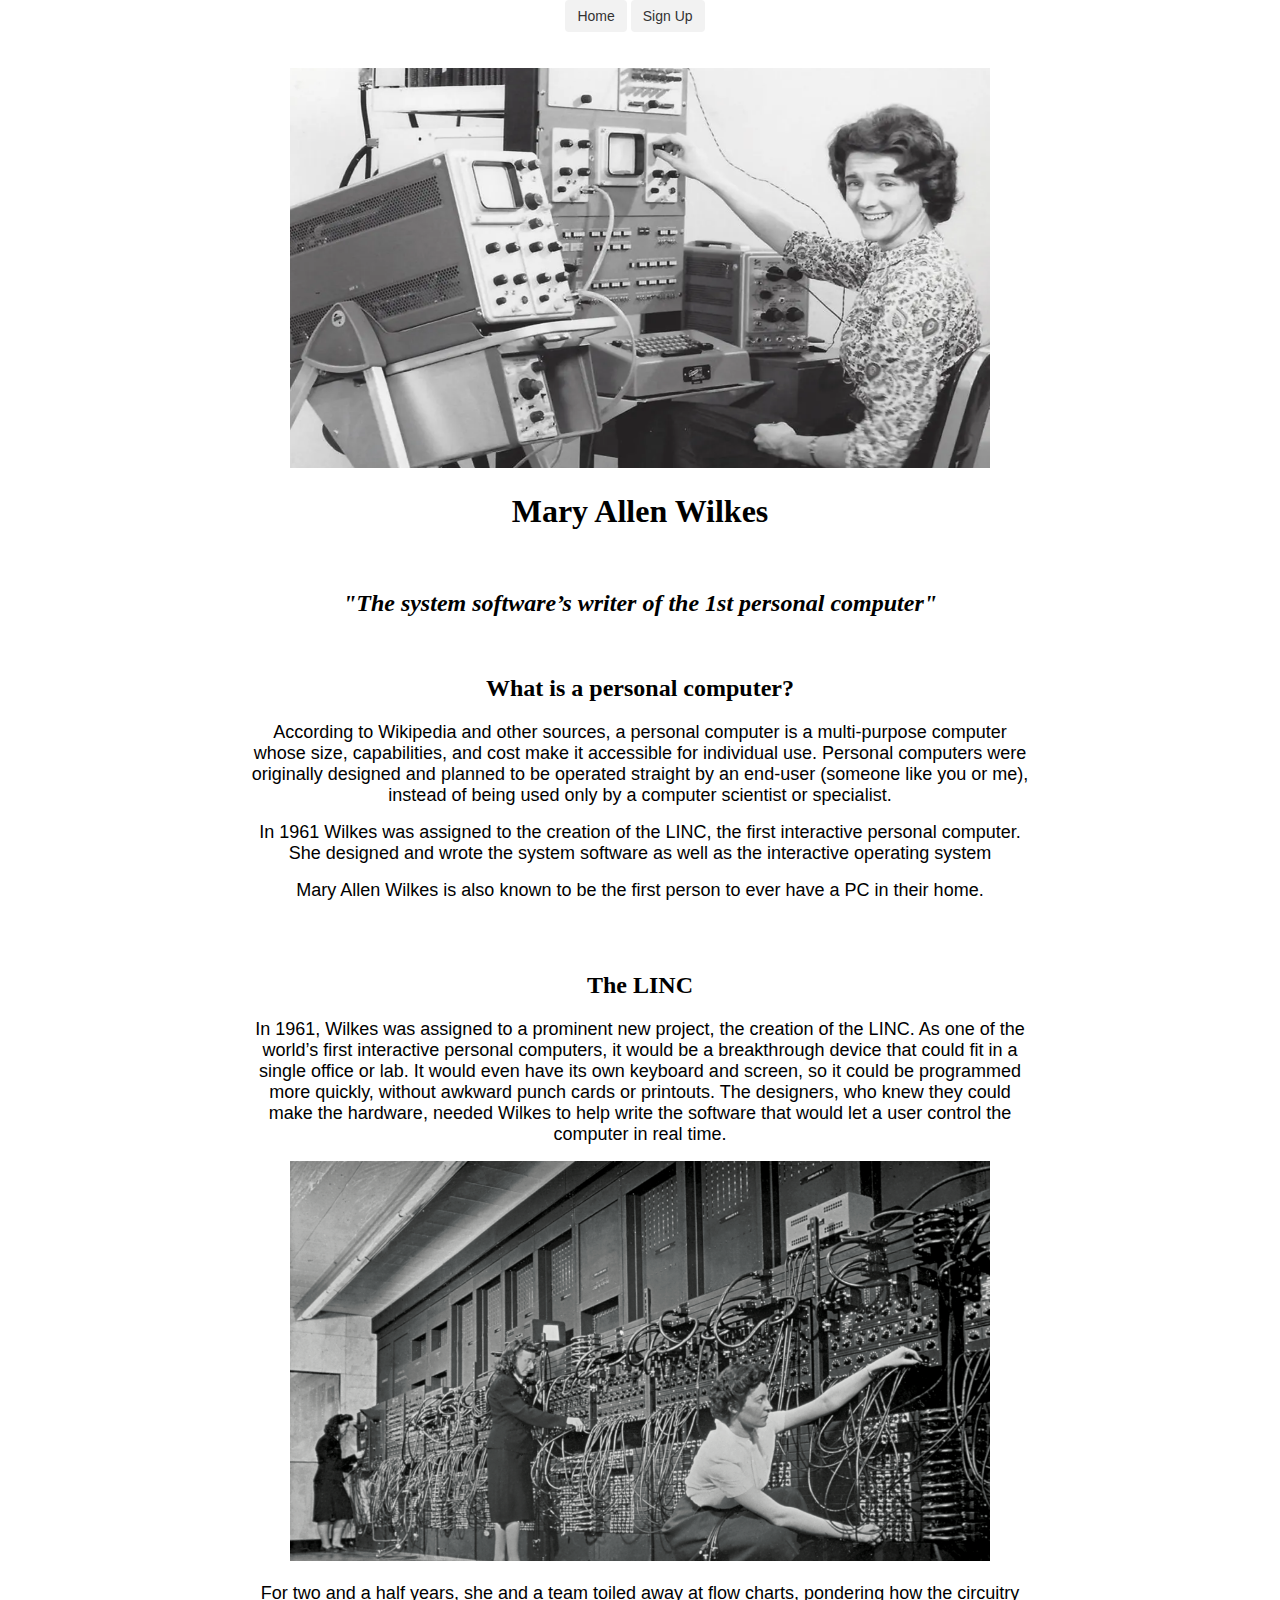
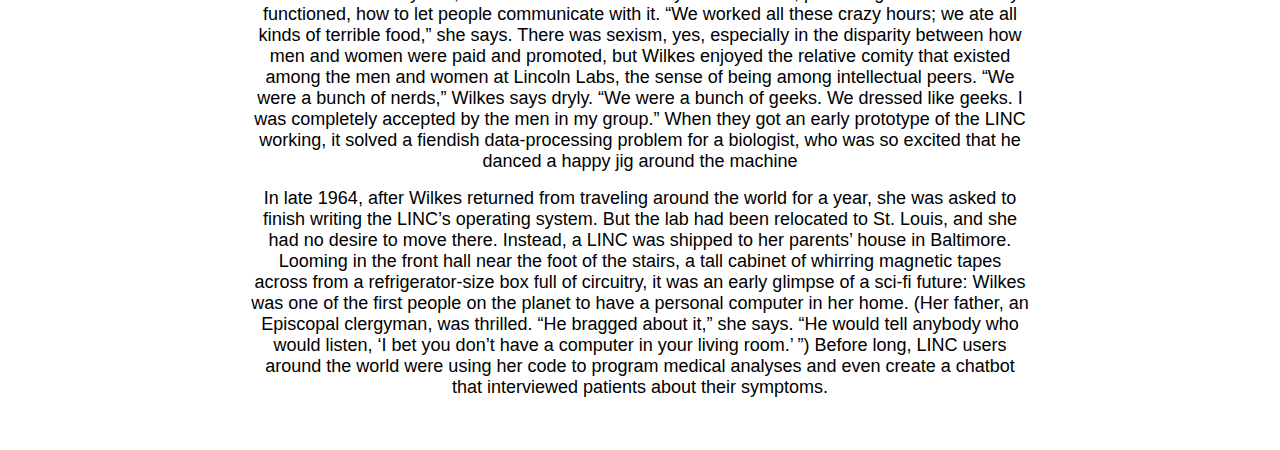
==== index.html @ 3c99d5d5 "Add files via upload" ====
<!DOCTYPE html>
<html lang="en">

<head>
    <meta charset="UTF-8">
    <meta http-equiv="X-UA-Compatible" content="IE=edge">
    <meta name="viewport" content="width=device-width, initial-scale=1.0">
    <title>Mary Wilkes</title>
    <link rel="stylesheet" type="text/css" href="styles.css">
</head>
<body style="background: none;">
    <link rel="stylesheet" href="styles.css">

</head>

<body>

    <div class="container">
        <div class="btn-toolbar" role="toolbar" aria-label="Toolbar with button groups">
            <div class="btn-group" role="group" aria-label="Button group 1">
                <button type="button" class="btn">Home</button>
                <a href="signup.html">
                <button type="button" class="btn">Sign Up</button></a>
            </div>
        </div>
    </div>
    </div>


    <br>
    <br>
    <div style="text-align: center;">
        <img src="MARY WILKES.JPG" alt="Mary Wilkes" width="700" height="400">
    </div>

    <div style="text-align: center;">
        <H1>Mary Allen Wilkes</H1>
        <br>
        <h2><em>"The system software’s writer of the 1st personal computer"</em>
        </h2>
        <br>

        <h2>What is a personal computer?</h2>

        <p>According to Wikipedia and other sources,
            a personal computer is a multi-purpose computer whose size, capabilities,
            and cost make it accessible for individual use.
            Personal computers were originally designed and planned to be operated straight by an
            end-user (someone like you or me), instead of being used only by a computer
            scientist or specialist.</p>

        <p>In 1961 Wilkes was assigned to the creation of the LINC, the first interactive personal computer. She
            designed
            and wrote the system software as well as the interactive operating system</p>
        <p>Mary Allen Wilkes is also known to be the first person to ever have a PC in their home.</p>


        <br>
        <br>

        <H2>The LINC</H2>
        <p>In 1961, Wilkes was assigned to a prominent new project, the creation of the LINC. As one of the
            world’s
            first interactive personal computers, it would be a breakthrough device that could fit in a single
            office or
            lab. It would even have its own keyboard and screen, so it could be programmed more quickly, without
            awkward
            punch cards or printouts. The designers, who knew they could make the hardware, needed Wilkes to
            help write
            the software that would let a user control the computer in real time.</p>

        <div style="text-align: center;">
            <img src="computer.jpg" alt="computer" width="700" height="400">
        </div>
        <br>

        <p>For two and a half years, she and a team toiled away at flow charts, pondering how the circuitry
            functioned,
            how to let people communicate with it. “We worked all these crazy hours; we ate all kinds of
            terrible food,”
            she says. There was sexism, yes, especially in the disparity between how men and women were paid and
            promoted, but Wilkes enjoyed the relative comity that existed among the men and women at Lincoln
            Labs, the
            sense of being among intellectual peers. “We were a bunch of nerds,” Wilkes says dryly. “We were a
            bunch of
            geeks. We dressed like geeks. I was completely accepted by the men in my group.” When they got an
            early
            prototype of the LINC working, it solved a fiendish data-processing problem for a biologist, who was
            so
            excited that he danced a happy jig around the machine
        </p>


        <p>In late 1964, after Wilkes returned from traveling around the world for a year, she was asked to
            finish
            writing the LINC’s operating system. But the lab had been relocated to St. Louis, and she had no
            desire to
            move there. Instead, a LINC was shipped to her parents’ house in Baltimore. Looming in the front
            hall near
            the foot of the stairs, a tall cabinet of whirring magnetic tapes across from a refrigerator-size
            box full
            of circuitry, it was an early glimpse of a sci-fi future: Wilkes was one of the first people on the
            planet
            to have a personal computer in her home. (Her father, an Episcopal clergyman, was thrilled. “He
            bragged
            about it,” she says. “He would tell anybody who would listen, ‘I bet you don’t have a computer in
            your
            living room.’ ”) Before long, LINC users around the world were using her code to program medical
            analyses
            and even create a chatbot that interviewed patients about their symptoms.</p>
    </div>
    <br>
    <br>


    <script type="text/javascript" src="script.js"></script>

</body>

</html>
---- styles.css ----
/* Index.html page */

p {
    font-size: 18px;
    margin-top: 0px;
    margin-bottom: 16px;
    margin-right: 250px;
    margin-left: 250px;
    overflow-wrap: break-word;
    font-family: 'Segoe UI', Tahoma, Geneva, Verdana, sans-serif
}


.btn-toolbar {
    display: flex;
    flex-wrap: wrap;
    justify-content: flex-start;
}

.btn-group {
    margin-right: 10px;
}

.btn {
    padding: 8px 12px;
    background-color: #f2f2f2;
    border: none;
    border-radius: 4px;
    font-size: 14px;
    color: #333;
    cursor: pointer;
}

.btn:hover {
    background-color: #e6e6e6;
}


.container {

    display: flex;
    justify-content: center;

}


.container1 {
    display: flex;
    flex-direction: column;
    align-items: center;
    justify-content: center;
    padding-top: 60px;
    
  }


  .format {
    display: flex;
    flex-direction: column;
    align-items: center;
    margin-bottom: 20px;
  }
  
  .form-control {
    width: 400px;
    height: 50px;
    font-size: 24px; 
    padding: 10px; 
  }
  
  .form-label {
    font-size: 24px;
    font-weight: bold;
  }
  








/* Sign Up page */


body {
    background-image: url('backgroundimage.jpg');
    background-size: cover;
    background-repeat: no-repeat;
    background-position: relative;
    height: 100%;
    margin: 0;
    padding: 0;
  }
  
  .overlay {
    position: absolute;
    top: 0;
    left: 0;
    width: 100%;
    height: 100%;
    background-color: rgba(255, 255, 255, 0.5);
    z-index: -1; 
  }


/* NEW */
  .format {
    text-align: center;
    margin-top: 10px;
  }
  
  #subscribeForm label {
    display: block;
    margin-bottom: 10px;
  }
  
  #subscribeForm input[type="text"],
  #subscribeForm input[type="email"] {
    width: 500px;
    height: 100px;
    padding: 5px;
    border: 1px solid #ccc;
    border-radius: 4px;
    font-size: 24px;
  }
---- styles.css ----
/* Index.html page */

p {
    font-size: 18px;
    margin-top: 0px;
    margin-bottom: 16px;
    margin-right: 250px;
    margin-left: 250px;
    overflow-wrap: break-word;
    font-family: 'Segoe UI', Tahoma, Geneva, Verdana, sans-serif
}


.btn-toolbar {
    display: flex;
    flex-wrap: wrap;
    justify-content: flex-start;
}

.btn-group {
    margin-right: 10px;
}

.btn {
    padding: 8px 12px;
    background-color: #f2f2f2;
    border: none;
    border-radius: 4px;
    font-size: 14px;
    color: #333;
    cursor: pointer;
}

.btn:hover {
    background-color: #e6e6e6;
}


.container {

    display: flex;
    justify-content: center;

}


.container1 {
    display: flex;
    flex-direction: column;
    align-items: center;
    justify-content: center;
    padding-top: 60px;
    
  }


  .format {
    display: flex;
    flex-direction: column;
    align-items: center;
    margin-bottom: 20px;
  }
  
  .form-control {
    width: 400px;
    height: 50px;
    font-size: 24px; 
    padding: 10px; 
  }
  
  .form-label {
    font-size: 24px;
    font-weight: bold;
  }
  








/* Sign Up page */


body {
    background-image: url('backgroundimage.jpg');
    background-size: cover;
    background-repeat: no-repeat;
    background-position: relative;
    height: 100%;
    margin: 0;
    padding: 0;
  }
  
  .overlay {
    position: absolute;
    top: 0;
    left: 0;
    width: 100%;
    height: 100%;
    background-color: rgba(255, 255, 255, 0.5);
    z-index: -1; 
  }


/* NEW */
  .format {
    text-align: center;
    margin-top: 10px;
  }
  
  #subscribeForm label {
    display: block;
    margin-bottom: 10px;
  }
  
  #subscribeForm input[type="text"],
  #subscribeForm input[type="email"] {
    width: 500px;
    height: 100px;
    padding: 5px;
    border: 1px solid #ccc;
    border-radius: 4px;
    font-size: 24px;
  }
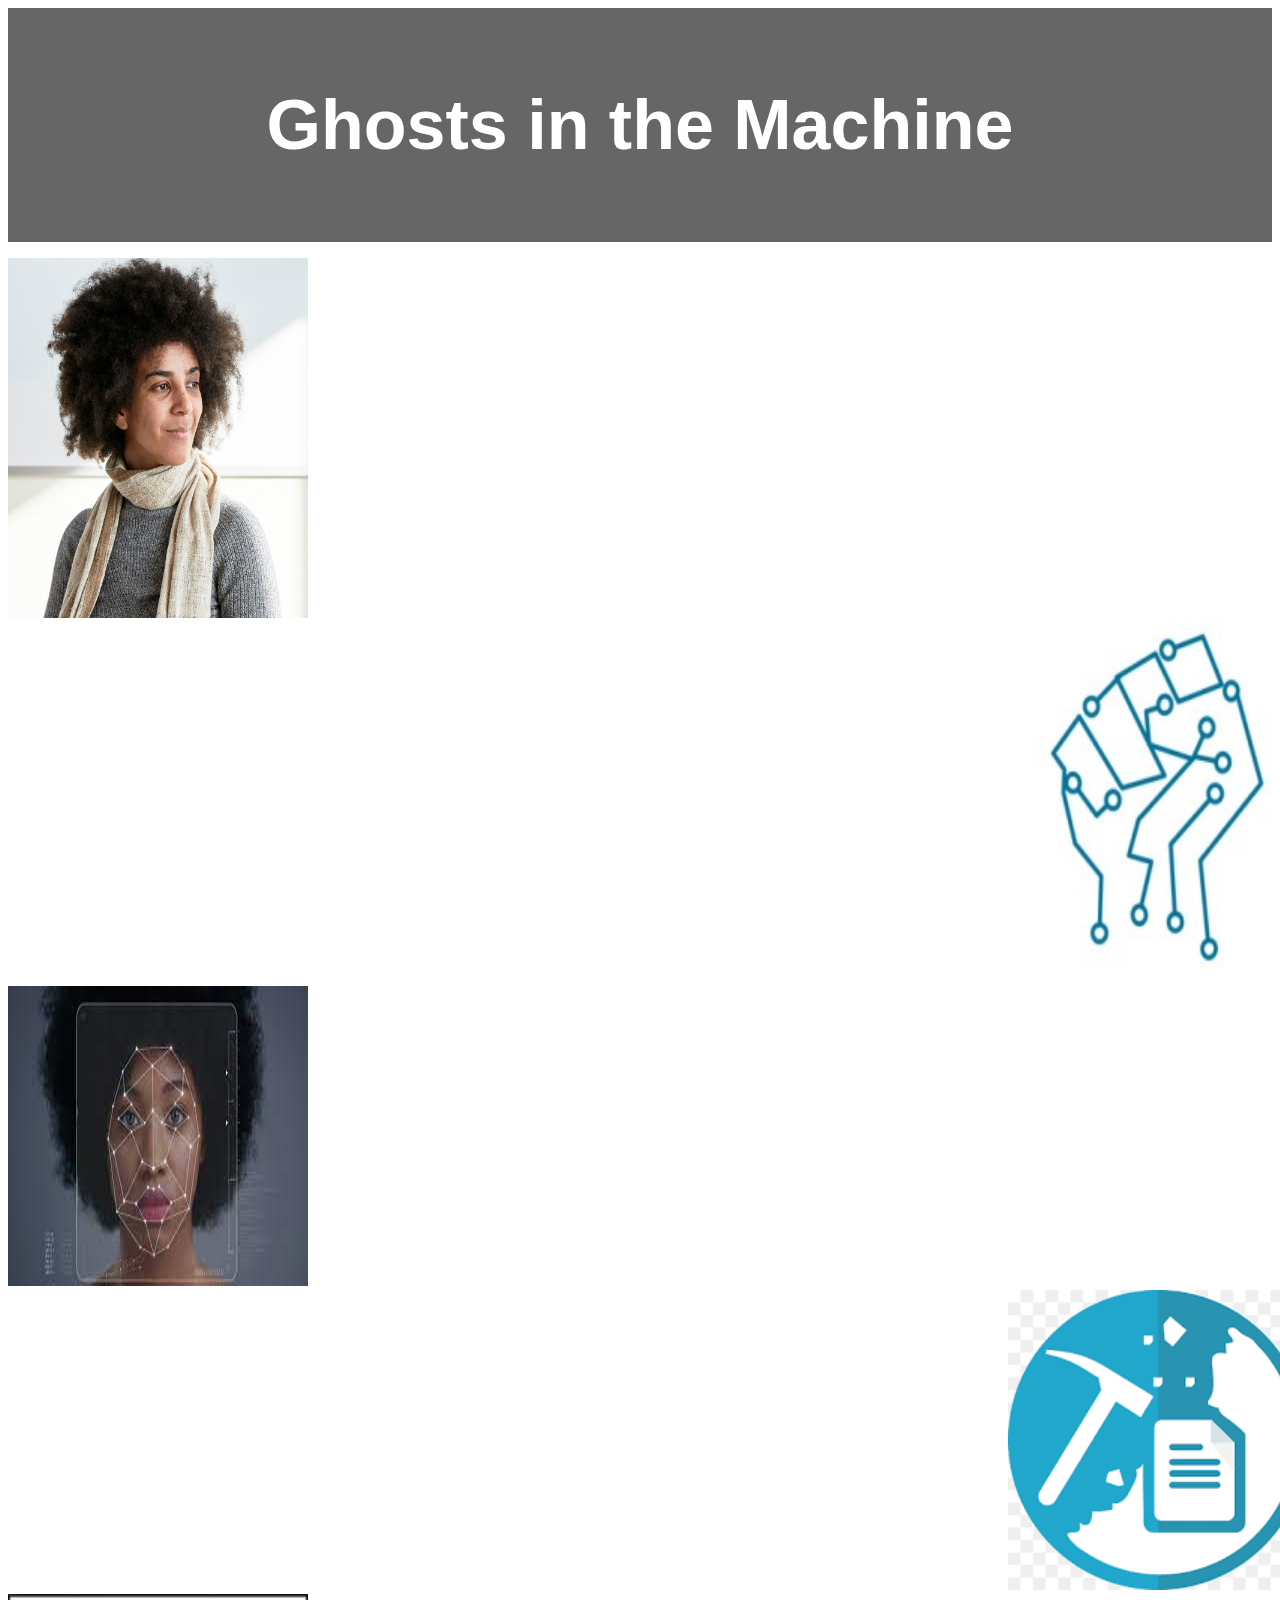
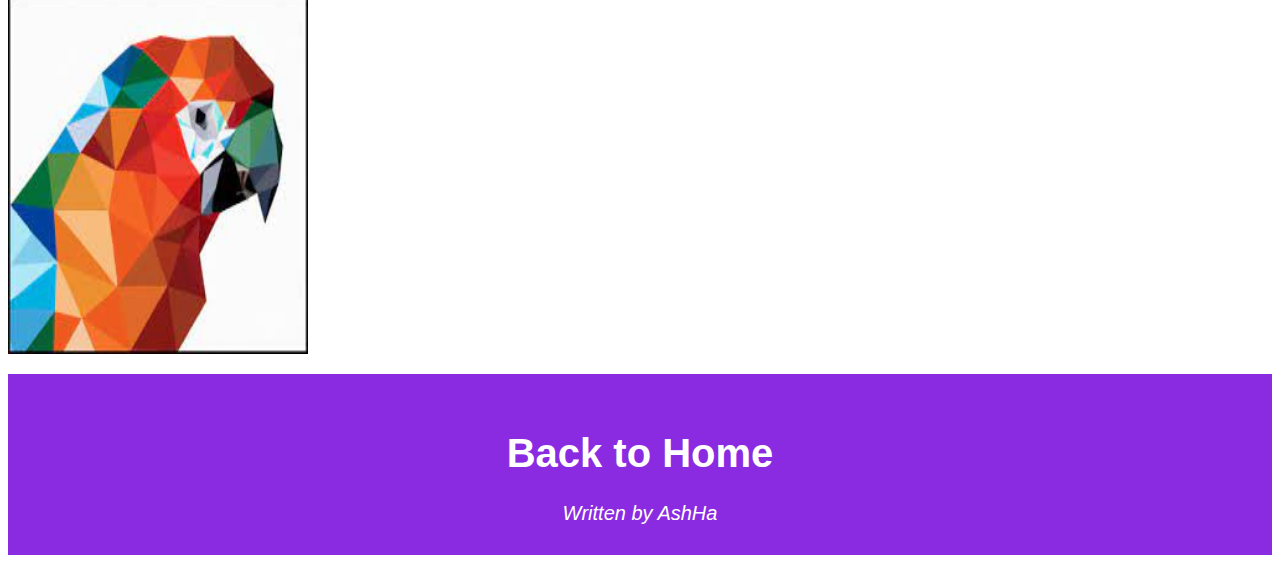
==== commit b5d9f3fa: "Add files via upload" ====
--- a/index.html
+++ b/index.html
@@ -5,116 +5,58 @@
     <meta charset="UTF-8">
     <meta http-equiv="X-UA-Compatible" content="IE=edge">
     <meta name="viewport" content="width=device-width, initial-scale=1.0">
-    <title>Mary Wilkes</title>
-    <link rel="stylesheet" type="text/css" href="styles.css">
-</head>
-<body style="background: none;">
-    <link rel="stylesheet" href="styles.css">
+    <link rel="stylesheet" href="projectstyle.css">
+    <title>GhostsInTheMachineTimnitGebru</title>
+    <style>
 
+
+    </style>
 </head>
 
-<body>
+<Body>
+    <header>
+        <h1>Ghosts in the Machine</h1>
+    </header>
+    <p></p>
 
-    <div class="container">
-        <div class="btn-toolbar" role="toolbar" aria-label="Toolbar with button groups">
-            <div class="btn-group" role="group" aria-label="Button group 1">
-                <button type="button" class="btn">Home</button>
-                <a href="signup.html">
-                <button type="button" class="btn">Sign Up</button></a>
+    <div class="item1">
+        <div title="Timnit Gebru">
+            <img src="Timnit-Gebru.jpg" alt="Timnit Gebru" width="300" height="360">
+        </div>
+    </div>
+
+    <div class="item2">
+        <div title="Co-Founder of Black in AI">
+            <img src="black in ai.jpg" alt="Co-Founder of Black in AI" width="300" height="360">
+        </div>
+    </div>
+
+    <div class="item3">
+        <div title="Works on algorithmic bias">
+            <img src="algorithmic bias.jpg" alt="Works on algorithmic bias" width="300" height="300">
+        </div>
+
+        <div class="item4">
+            <div title="Works on ethics of data mining">
+                <img src="data mining.png" alt="Works on ethics of data mining" width="300" height="300">
             </div>
         </div>
-    </div>
-    </div>
 
+        <div class="item5">
+            <div title="Co-author of On the Dangers of Stochastic Parrots: can language models be too big?">
+                <img src="stochastic parrots.jpg"
+                    alt="Co-author of On the Dangers of Stochastic Parrots: can language models be too big?" width="300"
+                    height="360">
+            </div>
+        </div>
+        <p>
 
-    <br>
-    <br>
-    <div style="text-align: center;">
-        <img src="MARY WILKES.JPG" alt="Mary Wilkes" width="700" height="400">
-    </div>
-
-    <div style="text-align: center;">
-        <H1>Mary Allen Wilkes</H1>
-        <br>
-        <h2><em>"The system software’s writer of the 1st personal computer"</em>
-        </h2>
-        <br>
-
-        <h2>What is a personal computer?</h2>
-
-        <p>According to Wikipedia and other sources,
-            a personal computer is a multi-purpose computer whose size, capabilities,
-            and cost make it accessible for individual use.
-            Personal computers were originally designed and planned to be operated straight by an
-            end-user (someone like you or me), instead of being used only by a computer
-            scientist or specialist.</p>
-
-        <p>In 1961 Wilkes was assigned to the creation of the LINC, the first interactive personal computer. She
-            designed
-            and wrote the system software as well as the interactive operating system</p>
-        <p>Mary Allen Wilkes is also known to be the first person to ever have a PC in their home.</p>
-
-
-        <br>
-        <br>
-
-        <H2>The LINC</H2>
-        <p>In 1961, Wilkes was assigned to a prominent new project, the creation of the LINC. As one of the
-            world’s
-            first interactive personal computers, it would be a breakthrough device that could fit in a single
-            office or
-            lab. It would even have its own keyboard and screen, so it could be programmed more quickly, without
-            awkward
-            punch cards or printouts. The designers, who knew they could make the hardware, needed Wilkes to
-            help write
-            the software that would let a user control the computer in real time.</p>
-
-        <div style="text-align: center;">
-            <img src="computer.jpg" alt="computer" width="700" height="400">
-        </div>
-        <br>
-
-        <p>For two and a half years, she and a team toiled away at flow charts, pondering how the circuitry
-            functioned,
-            how to let people communicate with it. “We worked all these crazy hours; we ate all kinds of
-            terrible food,”
-            she says. There was sexism, yes, especially in the disparity between how men and women were paid and
-            promoted, but Wilkes enjoyed the relative comity that existed among the men and women at Lincoln
-            Labs, the
-            sense of being among intellectual peers. “We were a bunch of nerds,” Wilkes says dryly. “We were a
-            bunch of
-            geeks. We dressed like geeks. I was completely accepted by the men in my group.” When they got an
-            early
-            prototype of the LINC working, it solved a fiendish data-processing problem for a biologist, who was
-            so
-            excited that he danced a happy jig around the machine
         </p>
 
 
-        <p>In late 1964, after Wilkes returned from traveling around the world for a year, she was asked to
-            finish
-            writing the LINC’s operating system. But the lab had been relocated to St. Louis, and she had no
-            desire to
-            move there. Instead, a LINC was shipped to her parents’ house in Baltimore. Looming in the front
-            hall near
-            the foot of the stairs, a tall cabinet of whirring magnetic tapes across from a refrigerator-size
-            box full
-            of circuitry, it was an early glimpse of a sci-fi future: Wilkes was one of the first people on the
-            planet
-            to have a personal computer in her home. (Her father, an Episcopal clergyman, was thrilled. “He
-            bragged
-            about it,” she says. “He would tell anybody who would listen, ‘I bet you don’t have a computer in
-            your
-            living room.’ ”) Before long, LINC users around the world were using her code to program medical
-            analyses
-            and even create a chatbot that interviewed patients about their symptoms.</p>
-    </div>
-    <br>
-    <br>
-
-
-    <script type="text/javascript" src="script.js"></script>
-
-</body>
-
-</html>+        <footer>
+            <h1>Back to Home</h1>
+            <p>
+            <address>Written by AshHa</address>
+        </footer>
+</Body>--- a/projectstyle.css
+++ b/projectstyle.css
@@ -0,0 +1,5 @@
+body {background-color: white ; font-family: Verdana, Geneva, Tahoma, sans-serif;}
+header {background-color: #666; padding: 30px; text-align: center; font-size: 35px; color: white;}
+footer {background-color: blueviolet; padding: 30px; text-align: center; font-size: 20px; color: white;}
+div.item2 {position: relative; left: 1000px;}
+div.item4 {position: relative; left: 1000px;}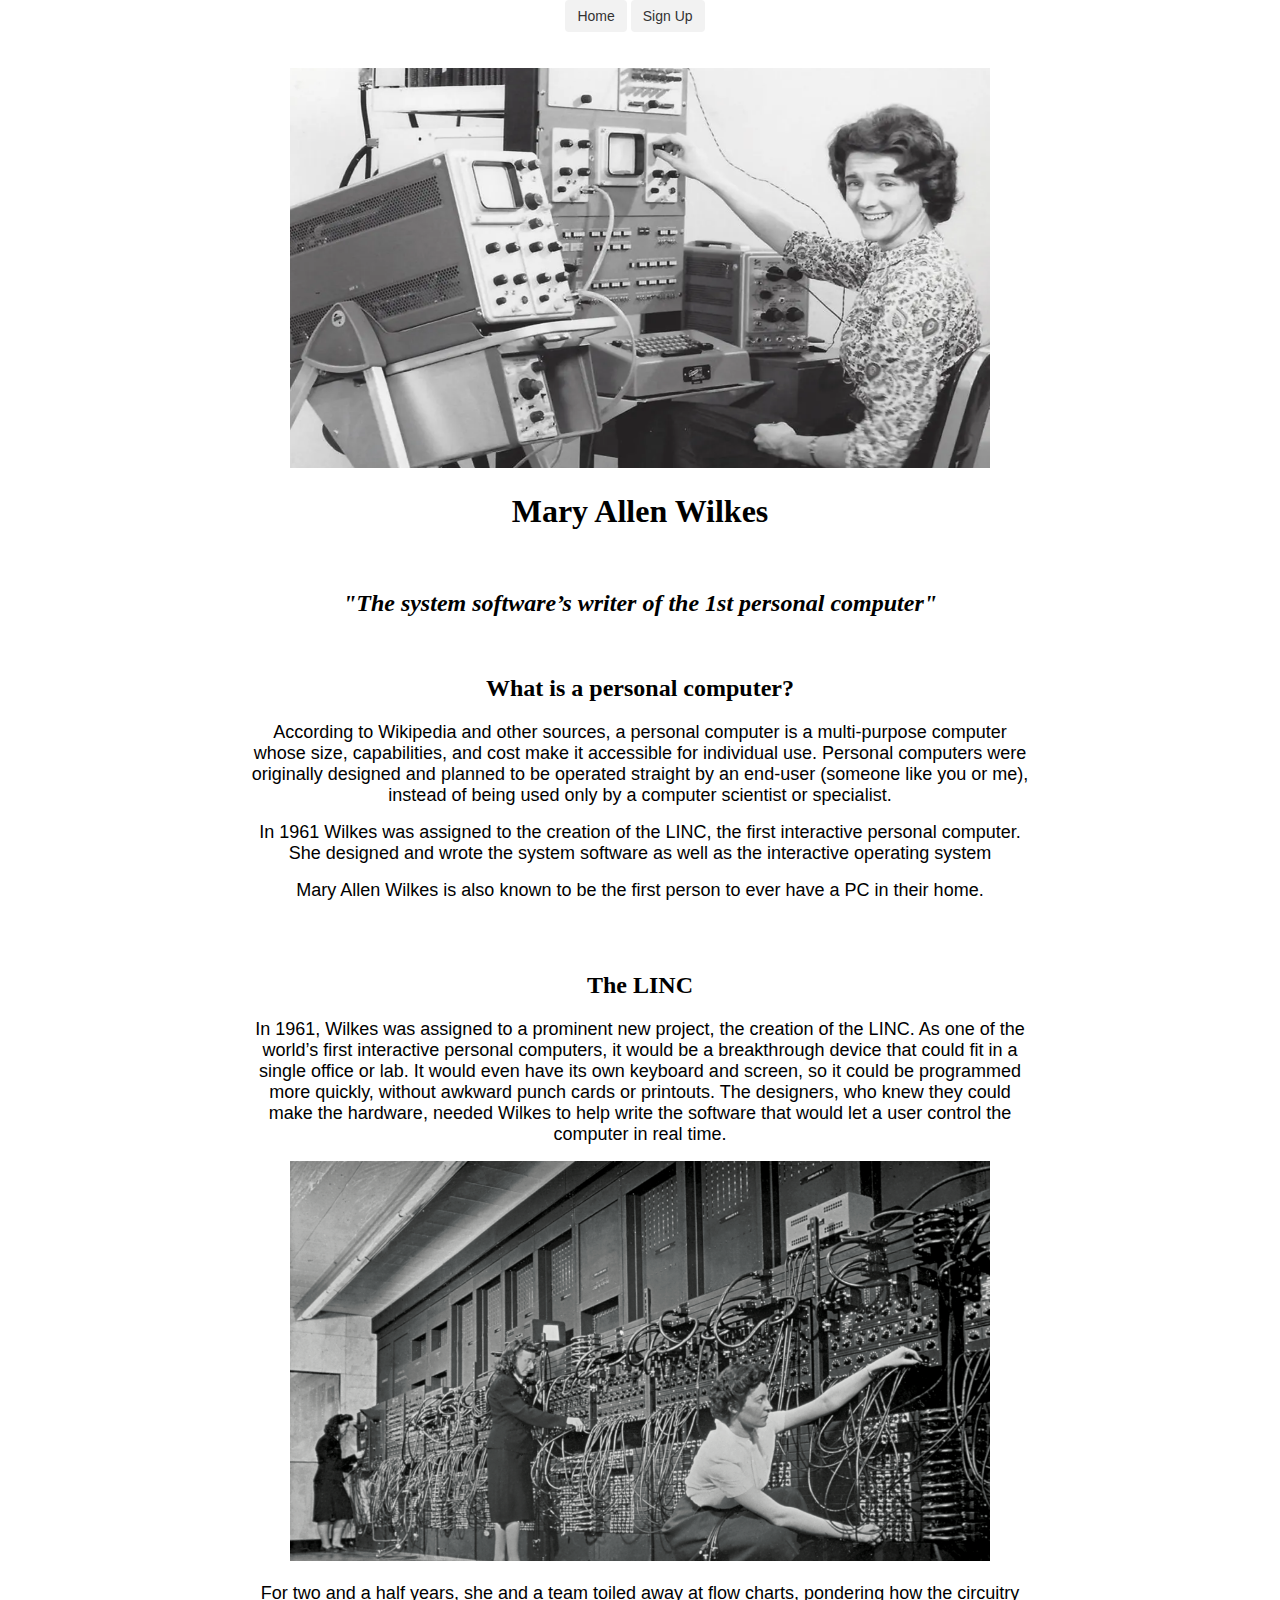
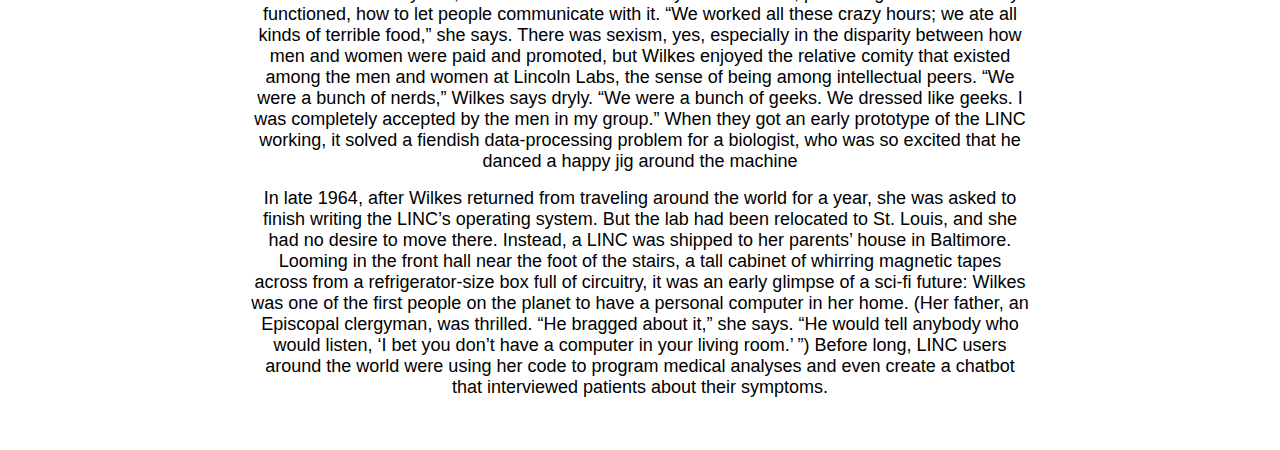
==== commit 69c4a9c7: "Add files via upload" ====
--- a/index.html
+++ b/index.html
@@ -5,58 +5,116 @@
     <meta charset="UTF-8">
     <meta http-equiv="X-UA-Compatible" content="IE=edge">
     <meta name="viewport" content="width=device-width, initial-scale=1.0">
-    <link rel="stylesheet" href="projectstyle.css">
-    <title>GhostsInTheMachineTimnitGebru</title>
-    <style>
+    <title>Mary Wilkes</title>
+    <link rel="stylesheet" type="text/css" href="styles.css">
+</head>
+<body style="background: none;">
+    <link rel="stylesheet" href="styles.css">
+
+</head>
+
+<body>
+
+    <div class="container">
+        <div class="btn-toolbar" role="toolbar" aria-label="Toolbar with button groups">
+            <div class="btn-group" role="group" aria-label="Button group 1">
+                <button type="button" class="btn">Home</button>
+                <a href="signup.html">
+                <button type="button" class="btn">Sign Up</button></a>
+            </div>
+        </div>
+    </div>
+    </div>
 
 
-    </style>
-</head>
-
-<Body>
-    <header>
-        <h1>Ghosts in the Machine</h1>
-    </header>
-    <p></p>
-
-    <div class="item1">
-        <div title="Timnit Gebru">
-            <img src="Timnit-Gebru.jpg" alt="Timnit Gebru" width="300" height="360">
-        </div>
+    <br>
+    <br>
+    <div style="text-align: center;">
+        <img src="MARY WILKES.JPG" alt="Mary Wilkes" width="700" height="400">
     </div>
 
-    <div class="item2">
-        <div title="Co-Founder of Black in AI">
-            <img src="black in ai.jpg" alt="Co-Founder of Black in AI" width="300" height="360">
+    <div style="text-align: center;">
+        <H1>Mary Allen Wilkes</H1>
+        <br>
+        <h2><em>"The system software’s writer of the 1st personal computer"</em>
+        </h2>
+        <br>
+
+        <h2>What is a personal computer?</h2>
+
+        <p>According to Wikipedia and other sources,
+            a personal computer is a multi-purpose computer whose size, capabilities,
+            and cost make it accessible for individual use.
+            Personal computers were originally designed and planned to be operated straight by an
+            end-user (someone like you or me), instead of being used only by a computer
+            scientist or specialist.</p>
+
+        <p>In 1961 Wilkes was assigned to the creation of the LINC, the first interactive personal computer. She
+            designed
+            and wrote the system software as well as the interactive operating system</p>
+        <p>Mary Allen Wilkes is also known to be the first person to ever have a PC in their home.</p>
+
+
+        <br>
+        <br>
+
+        <H2>The LINC</H2>
+        <p>In 1961, Wilkes was assigned to a prominent new project, the creation of the LINC. As one of the
+            world’s
+            first interactive personal computers, it would be a breakthrough device that could fit in a single
+            office or
+            lab. It would even have its own keyboard and screen, so it could be programmed more quickly, without
+            awkward
+            punch cards or printouts. The designers, who knew they could make the hardware, needed Wilkes to
+            help write
+            the software that would let a user control the computer in real time.</p>
+
+        <div style="text-align: center;">
+            <img src="computer.jpg" alt="computer" width="700" height="400">
         </div>
-    </div>
+        <br>
 
-    <div class="item3">
-        <div title="Works on algorithmic bias">
-            <img src="algorithmic bias.jpg" alt="Works on algorithmic bias" width="300" height="300">
-        </div>
-
-        <div class="item4">
-            <div title="Works on ethics of data mining">
-                <img src="data mining.png" alt="Works on ethics of data mining" width="300" height="300">
-            </div>
-        </div>
-
-        <div class="item5">
-            <div title="Co-author of On the Dangers of Stochastic Parrots: can language models be too big?">
-                <img src="stochastic parrots.jpg"
-                    alt="Co-author of On the Dangers of Stochastic Parrots: can language models be too big?" width="300"
-                    height="360">
-            </div>
-        </div>
-        <p>
-
+        <p>For two and a half years, she and a team toiled away at flow charts, pondering how the circuitry
+            functioned,
+            how to let people communicate with it. “We worked all these crazy hours; we ate all kinds of
+            terrible food,”
+            she says. There was sexism, yes, especially in the disparity between how men and women were paid and
+            promoted, but Wilkes enjoyed the relative comity that existed among the men and women at Lincoln
+            Labs, the
+            sense of being among intellectual peers. “We were a bunch of nerds,” Wilkes says dryly. “We were a
+            bunch of
+            geeks. We dressed like geeks. I was completely accepted by the men in my group.” When they got an
+            early
+            prototype of the LINC working, it solved a fiendish data-processing problem for a biologist, who was
+            so
+            excited that he danced a happy jig around the machine
         </p>
 
 
-        <footer>
-            <h1>Back to Home</h1>
-            <p>
-            <address>Written by AshHa</address>
-        </footer>
-</Body>+        <p>In late 1964, after Wilkes returned from traveling around the world for a year, she was asked to
+            finish
+            writing the LINC’s operating system. But the lab had been relocated to St. Louis, and she had no
+            desire to
+            move there. Instead, a LINC was shipped to her parents’ house in Baltimore. Looming in the front
+            hall near
+            the foot of the stairs, a tall cabinet of whirring magnetic tapes across from a refrigerator-size
+            box full
+            of circuitry, it was an early glimpse of a sci-fi future: Wilkes was one of the first people on the
+            planet
+            to have a personal computer in her home. (Her father, an Episcopal clergyman, was thrilled. “He
+            bragged
+            about it,” she says. “He would tell anybody who would listen, ‘I bet you don’t have a computer in
+            your
+            living room.’ ”) Before long, LINC users around the world were using her code to program medical
+            analyses
+            and even create a chatbot that interviewed patients about their symptoms.</p>
+    </div>
+    <br>
+    <br>
+
+
+    <script type="text/javascript" src="script.js"></script>
+
+</body>
+
+</html>--- a/styles.css
+++ b/styles.css
@@ -0,0 +1,129 @@
+/* Index.html page */
+
+p {
+    font-size: 18px;
+    margin-top: 0px;
+    margin-bottom: 16px;
+    margin-right: 250px;
+    margin-left: 250px;
+    overflow-wrap: break-word;
+    font-family: 'Segoe UI', Tahoma, Geneva, Verdana, sans-serif
+}
+
+
+.btn-toolbar {
+    display: flex;
+    flex-wrap: wrap;
+    justify-content: flex-start;
+}
+
+.btn-group {
+    margin-right: 10px;
+}
+
+.btn {
+    padding: 8px 12px;
+    background-color: #f2f2f2;
+    border: none;
+    border-radius: 4px;
+    font-size: 14px;
+    color: #333;
+    cursor: pointer;
+}
+
+.btn:hover {
+    background-color: #e6e6e6;
+}
+
+
+.container {
+
+    display: flex;
+    justify-content: center;
+
+}
+
+
+.container1 {
+    display: flex;
+    flex-direction: column;
+    align-items: center;
+    justify-content: center;
+    padding-top: 60px;
+    
+  }
+
+
+  .format {
+    display: flex;
+    flex-direction: column;
+    align-items: center;
+    margin-bottom: 20px;
+  }
+  
+  .form-control {
+    width: 400px;
+    height: 50px;
+    font-size: 24px; 
+    padding: 10px; 
+  }
+  
+  .form-label {
+    font-size: 24px;
+    font-weight: bold;
+  }
+  
+
+
+
+
+
+
+
+
+/* Sign Up page */
+
+
+body {
+    background-image: url('backgroundimage.jpg');
+    background-size: cover;
+    background-repeat: no-repeat;
+    background-position: relative;
+    height: 100%;
+    margin: 0;
+    padding: 0;
+  }
+  
+  .overlay {
+    position: absolute;
+    top: 0;
+    left: 0;
+    width: 100%;
+    height: 100%;
+    background-color: rgba(255, 255, 255, 0.5);
+    z-index: -1; 
+  }
+
+
+/* NEW */
+  .format {
+    text-align: center;
+    margin-top: 10px;
+  }
+  
+  #subscribeForm label {
+    display: block;
+    margin-bottom: 10px;
+  }
+  
+  #subscribeForm input[type="text"],
+  #subscribeForm input[type="email"] {
+    width: 500px;
+    height: 100px;
+    padding: 5px;
+    border: 1px solid #ccc;
+    border-radius: 4px;
+    font-size: 24px;
+  }
+  
+
--- a/styles.css
+++ b/styles.css
@@ -0,0 +1,129 @@
+/* Index.html page */
+
+p {
+    font-size: 18px;
+    margin-top: 0px;
+    margin-bottom: 16px;
+    margin-right: 250px;
+    margin-left: 250px;
+    overflow-wrap: break-word;
+    font-family: 'Segoe UI', Tahoma, Geneva, Verdana, sans-serif
+}
+
+
+.btn-toolbar {
+    display: flex;
+    flex-wrap: wrap;
+    justify-content: flex-start;
+}
+
+.btn-group {
+    margin-right: 10px;
+}
+
+.btn {
+    padding: 8px 12px;
+    background-color: #f2f2f2;
+    border: none;
+    border-radius: 4px;
+    font-size: 14px;
+    color: #333;
+    cursor: pointer;
+}
+
+.btn:hover {
+    background-color: #e6e6e6;
+}
+
+
+.container {
+
+    display: flex;
+    justify-content: center;
+
+}
+
+
+.container1 {
+    display: flex;
+    flex-direction: column;
+    align-items: center;
+    justify-content: center;
+    padding-top: 60px;
+    
+  }
+
+
+  .format {
+    display: flex;
+    flex-direction: column;
+    align-items: center;
+    margin-bottom: 20px;
+  }
+  
+  .form-control {
+    width: 400px;
+    height: 50px;
+    font-size: 24px; 
+    padding: 10px; 
+  }
+  
+  .form-label {
+    font-size: 24px;
+    font-weight: bold;
+  }
+  
+
+
+
+
+
+
+
+
+/* Sign Up page */
+
+
+body {
+    background-image: url('backgroundimage.jpg');
+    background-size: cover;
+    background-repeat: no-repeat;
+    background-position: relative;
+    height: 100%;
+    margin: 0;
+    padding: 0;
+  }
+  
+  .overlay {
+    position: absolute;
+    top: 0;
+    left: 0;
+    width: 100%;
+    height: 100%;
+    background-color: rgba(255, 255, 255, 0.5);
+    z-index: -1; 
+  }
+
+
+/* NEW */
+  .format {
+    text-align: center;
+    margin-top: 10px;
+  }
+  
+  #subscribeForm label {
+    display: block;
+    margin-bottom: 10px;
+  }
+  
+  #subscribeForm input[type="text"],
+  #subscribeForm input[type="email"] {
+    width: 500px;
+    height: 100px;
+    padding: 5px;
+    border: 1px solid #ccc;
+    border-radius: 4px;
+    font-size: 24px;
+  }
+  
+
